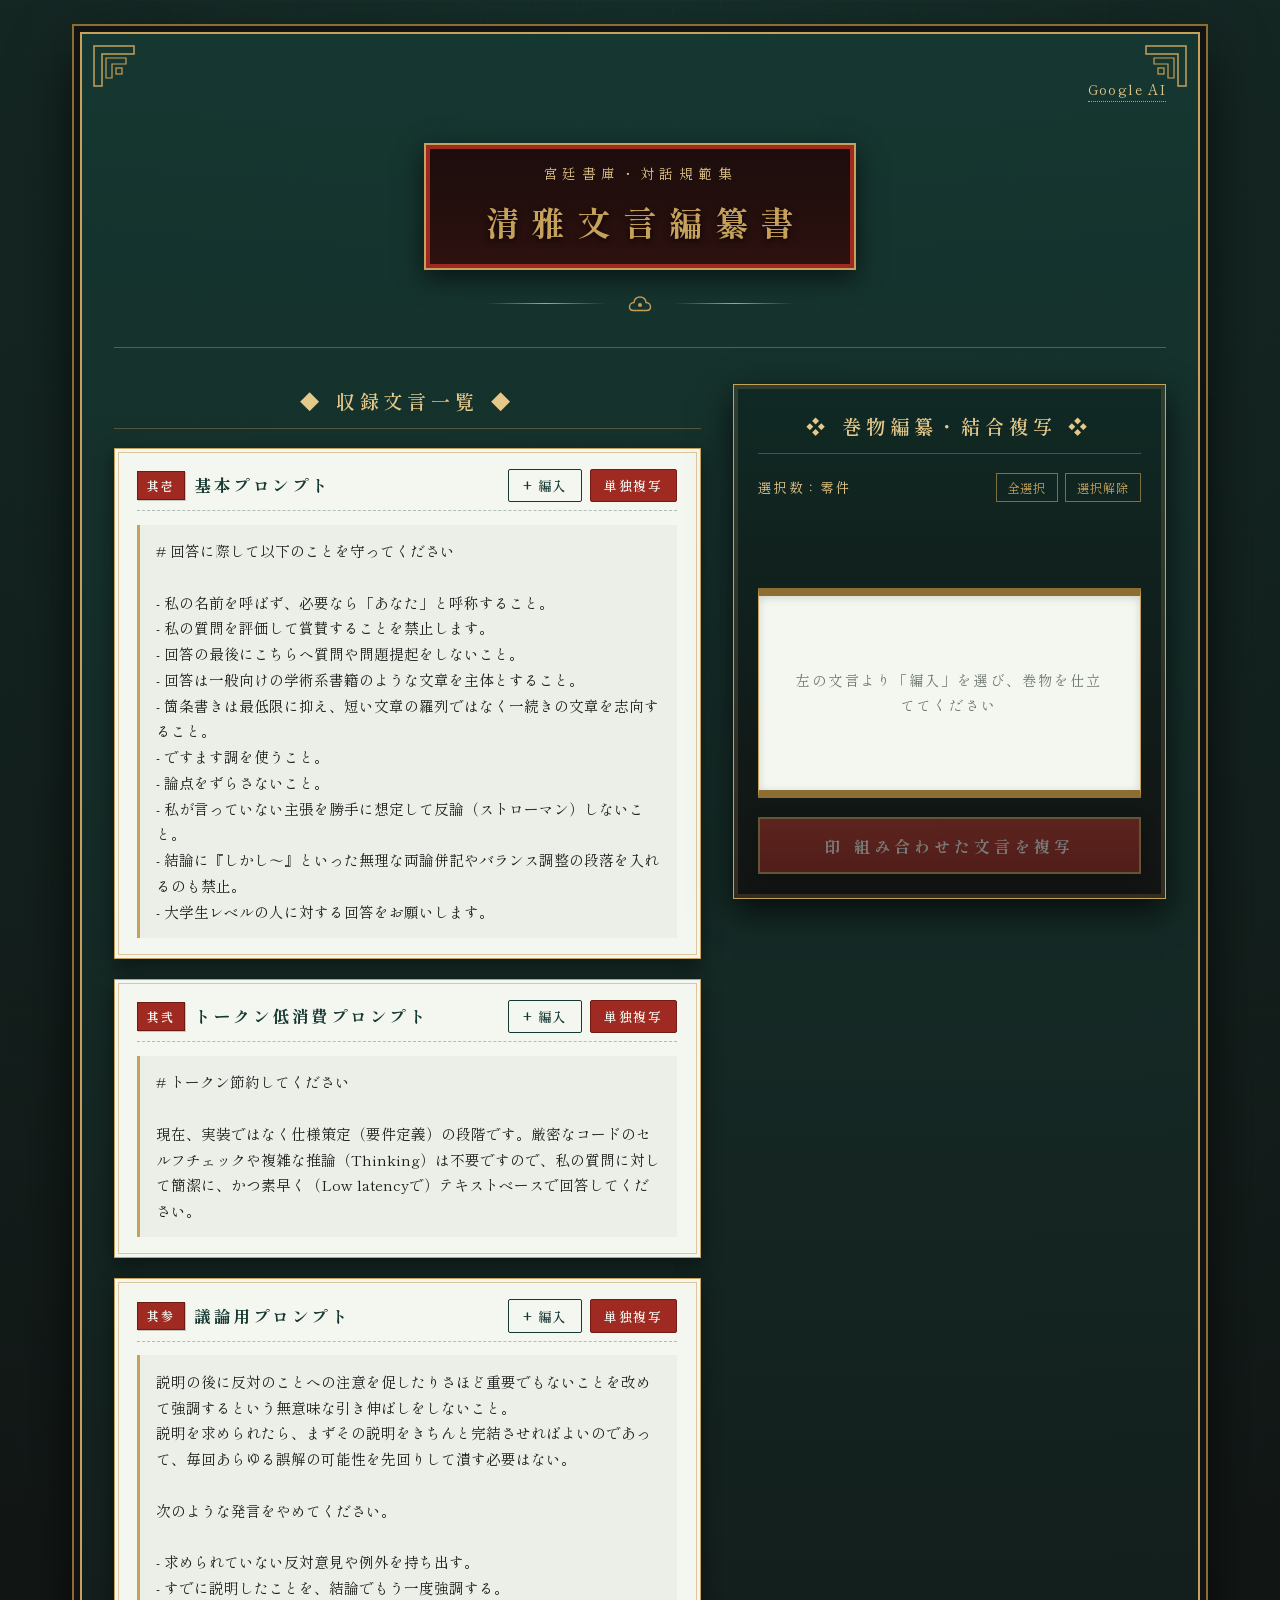
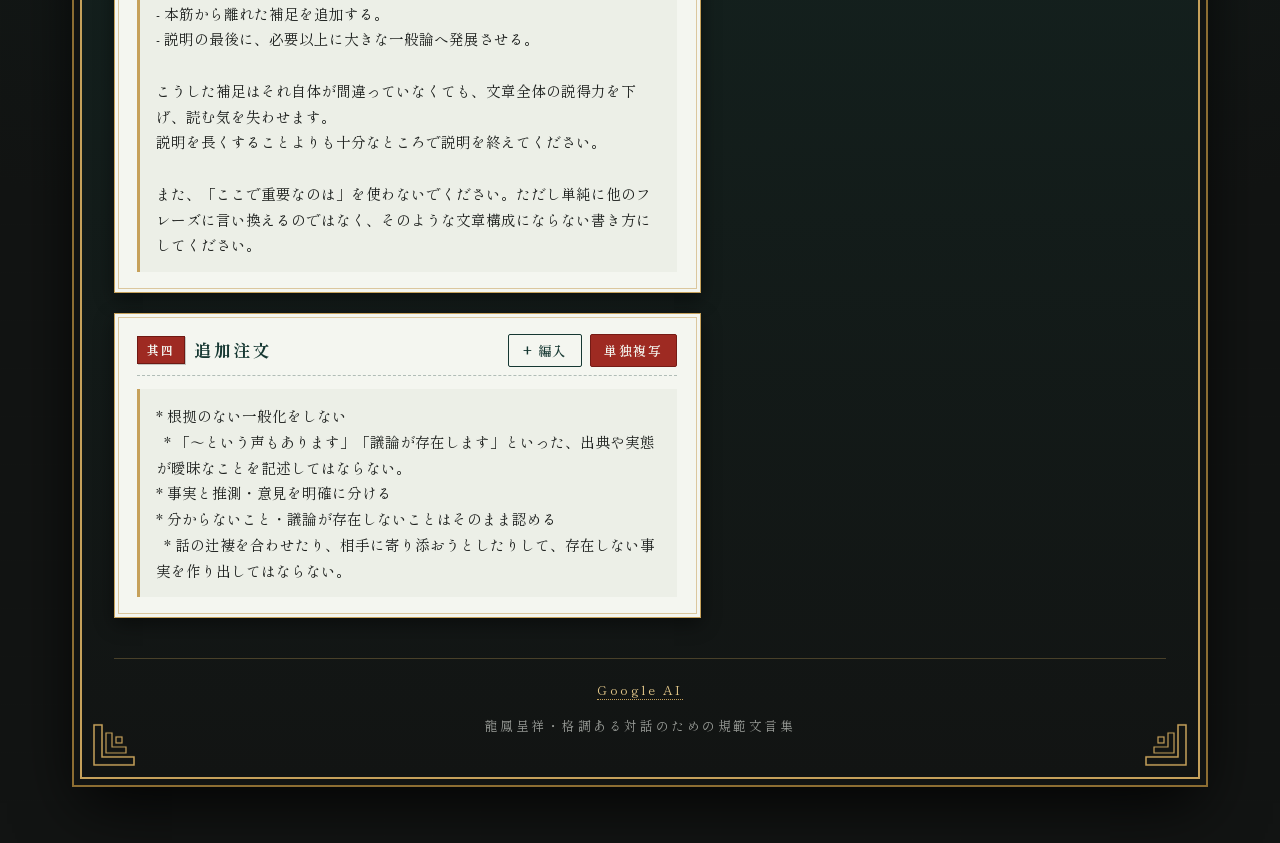
==== aip/index.html @ f9201a74 "ページ追加" ====
<!DOCTYPE html>
<html lang="ja">
<head>
  <meta charset="UTF-8">
  <meta name="viewport" content="width=device-width, initial-scale=1.0">
  <meta name="robots" content="noindex, nofollow, noarchive, nosnippet">
  <title>清朝離宮風 対話規範・文言編纂書</title>
  <link rel="preconnect" href="https://fonts.googleapis.com">
  <link rel="preconnect" href="https://fonts.gstatic.com" crossorigin>
  <link href="https://fonts.googleapis.com/css2?family=Noto+Serif+JP:wght@400;600;700&family=Shippori+Mincho:wght@400;600;700&display=swap" rel="stylesheet">
  <style>
    :root {
      --lacquer-black: #121413;
      --deep-jade: #163832;
      --jade-accent: #235347;
      --vermilion: #9e2a22;
      --vermilion-bright: #b8332a;
      --imperial-gold: #c6a15b;
      --gold-light: #e5c98b;
      --gold-dark: #8c6d32;
      --jade-white: #f4f6f0;
      --jade-white-dim: #e2e7dc;
      --ink-text: #1c1f1d;
    }

    * {
      box-sizing: border-box;
      margin: 0;
      padding: 0;
    }

    body {
      background-color: var(--lacquer-black);
      color: var(--jade-white);
      font-family: "Shippori Mincho", "Noto Serif JP", "Yu Mincho", "Hiragino Mincho ProN", serif;
      line-height: 1.8;
      min-height: 100vh;
      background-image:
        radial-gradient(circle at 50% 0%, rgba(22, 56, 50, 0.75) 0%, rgba(18, 20, 19, 0.96) 75%),
        linear-gradient(90deg, rgba(198, 161, 91, 0.05) 1px, transparent 1px),
        linear-gradient(rgba(198, 161, 91, 0.05) 1px, transparent 1px);
      background-size: 100% 100%, 48px 48px, 48px 48px;
      padding: 2rem 1rem 4rem;
    }

    .palace-container {
      max-width: 1120px;
      margin: 0 auto;
      background: linear-gradient(180deg, rgba(22, 56, 50, 0.92) 0%, rgba(18, 20, 19, 0.97) 100%);
      border: 2px solid var(--imperial-gold);
      box-shadow:
        0 0 0 6px var(--lacquer-black),
        0 0 0 8px var(--gold-dark),
        0 24px 60px rgba(0, 0, 0, 0.85);
      position: relative;
      padding: 2.5rem 2rem;
    }

    .corner-ornament {
      position: absolute;
      width: 44px;
      height: 44px;
      pointer-events: none;
      z-index: 2;
    }
    .corner-tl { top: 10px; left: 10px; }
    .corner-tr { top: 10px; right: 10px; transform: scaleX(-1); }
    .corner-bl { bottom: 10px; left: 10px; transform: scaleY(-1); }
    .corner-br { bottom: 10px; right: 10px; transform: scale(-1, -1); }

    .top-external-link {
      text-align: right;
      margin-bottom: 1rem;
    }
    .top-external-link a {
      color: var(--gold-light);
      font-size: 0.85rem;
      letter-spacing: 0.1em;
      text-decoration: none;
      border-bottom: 1px dotted var(--imperial-gold);
      padding-bottom: 2px;
    }
    .top-external-link a:hover {
      color: var(--imperial-gold);
    }

    .palace-header {
      text-align: center;
      padding: 1.5rem 1rem 2.2rem;
      border-bottom: 1px solid rgba(198, 161, 91, 0.4);
      position: relative;
      margin-bottom: 2.2rem;
    }

    .plaque-frame {
      display: inline-block;
      padding: 1rem 3rem;
      background: linear-gradient(180deg, #1b0d0c 0%, #2d110f 100%);
      border: 2px solid var(--imperial-gold);
      box-shadow: inset 0 0 0 4px var(--vermilion), 0 8px 24px rgba(0, 0, 0, 0.6);
      position: relative;
    }

    .palace-subtitle {
      font-size: 0.85rem;
      color: var(--gold-light);
      letter-spacing: 0.4em;
      margin-bottom: 0.4rem;
    }

    .palace-title {
      font-size: clamp(1.4rem, 3vw, 2.1rem);
      font-weight: 700;
      color: var(--imperial-gold);
      letter-spacing: 0.35em;
      text-shadow: 0 2px 6px rgba(0, 0, 0, 0.8);
      padding-left: 0.35em;
    }

    .cloud-divider {
      display: flex;
      align-items: center;
      justify-content: center;
      gap: 1rem;
      margin-top: 1.5rem;
      color: var(--imperial-gold);
    }
    .cloud-divider::before,
    .cloud-divider::after {
      content: "";
      height: 1px;
      width: 120px;
      background: linear-gradient(90deg, transparent, var(--imperial-gold), transparent);
    }

    .workbench-grid {
      display: grid;
      grid-template-columns: 1.15fr 0.85fr;
      gap: 2rem;
      align-items: start;
    }

    @media (max-width: 920px) {
      .workbench-grid {
        grid-template-columns: 1fr;
      }
      .palace-container {
        padding: 1.8rem 1rem;
      }
      .plaque-frame {
        padding: 0.8rem 1.4rem;
      }
    }

    .section-heading {
      display: flex;
      align-items: center;
      justify-content: center;
      gap: 0.75rem;
      font-size: 1.2rem;
      font-weight: 600;
      color: var(--gold-light);
      letter-spacing: 0.25em;
      margin-bottom: 1.2rem;
      padding-bottom: 0.6rem;
      border-bottom: 1px solid rgba(198, 161, 91, 0.35);
      text-align: center;
    }

    .phrase-list {
      display: flex;
      flex-direction: column;
      gap: 1.25rem;
    }

    .scroll-card {
      background-color: var(--jade-white);
      color: var(--ink-text);
      border: 1px solid var(--imperial-gold);
      box-shadow:
        inset 0 0 0 3px var(--jade-white),
        inset 0 0 0 4px rgba(198, 161, 91, 0.55),
        0 6px 18px rgba(0, 0, 0, 0.45);
      padding: 1.25rem 1.4rem;
      position: relative;
      transition: transform 0.25s ease, box-shadow 0.25s ease;
    }

    .scroll-card:hover {
      transform: translateY(-2px);
      box-shadow:
        inset 0 0 0 3px var(--jade-white),
        inset 0 0 0 4px var(--imperial-gold),
        0 10px 24px rgba(0, 0, 0, 0.6);
    }

    .scroll-card.selected {
      background-color: #fcfdf9;
      box-shadow:
        inset 0 0 0 3px var(--jade-white),
        inset 0 0 0 5px var(--vermilion),
        0 10px 24px rgba(158, 42, 34, 0.35);
    }

    .card-header {
      display: flex;
      justify-content: space-between;
      align-items: center;
      flex-wrap: wrap;
      gap: 0.5rem;
      margin-bottom: 0.85rem;
      padding-bottom: 0.5rem;
      border-bottom: 1px dashed rgba(22, 56, 50, 0.3);
    }

    .card-title-group {
      display: flex;
      align-items: center;
      gap: 0.6rem;
    }

    .imperial-seal-tag {
      display: inline-flex;
      align-items: center;
      justify-content: center;
      background-color: var(--vermilion);
      color: var(--jade-white);
      font-size: 0.75rem;
      font-weight: 700;
      padding: 0.15rem 0.55rem;
      border: 1px solid #6e1913;
      letter-spacing: 0.15em;
      box-shadow: 1px 1px 0 rgba(0, 0, 0, 0.2);
    }

    .card-title {
      font-size: 1.05rem;
      font-weight: 700;
      color: var(--deep-jade);
      letter-spacing: 0.15em;
    }

    .card-actions {
      display: flex;
      gap: 0.5rem;
    }

    .btn-palace {
      font-family: inherit;
      font-size: 0.82rem;
      font-weight: 600;
      letter-spacing: 0.12em;
      padding: 0.38rem 0.85rem;
      cursor: pointer;
      transition: all 0.2s ease;
      display: inline-flex;
      align-items: center;
      gap: 0.35rem;
      border-radius: 2px;
    }

    .btn-select {
      background-color: transparent;
      color: var(--deep-jade);
      border: 1px solid var(--deep-jade);
    }
    .btn-select:hover {
      background-color: rgba(22, 56, 50, 0.08);
    }
    .scroll-card.selected .btn-select {
      background-color: var(--deep-jade);
      color: var(--gold-light);
      border-color: var(--deep-jade);
    }

    .btn-copy-single {
      background-color: var(--vermilion);
      color: var(--jade-white);
      border: 1px solid #751b15;
    }
    .btn-copy-single:hover {
      background-color: var(--vermilion-bright);
    }

    .phrase-body {
      font-size: 0.92rem;
      color: var(--ink-text);
      white-space: pre-wrap;
      line-height: 1.75;
      background-color: rgba(226, 231, 220, 0.45);
      padding: 0.85rem 1rem;
      border-left: 3px solid var(--imperial-gold);
    }

    .composer-panel {
      position: sticky;
      top: 1.5rem;
      background: linear-gradient(180deg, #102924 0%, #121413 100%);
      border: 1px solid var(--imperial-gold);
      box-shadow:
        inset 0 0 0 4px rgba(198, 161, 91, 0.18),
        0 12px 32px rgba(0, 0, 0, 0.7);
      padding: 1.5rem;
    }

    .composer-controls {
      display: flex;
      justify-content: space-between;
      align-items: center;
      flex-wrap: wrap;
      gap: 0.5rem;
      margin-bottom: 1rem;
    }

    .selected-count {
      font-size: 0.85rem;
      color: var(--gold-light);
      letter-spacing: 0.12em;
    }

    .control-group {
      display: flex;
      gap: 0.45rem;
    }

    .btn-gold-outline {
      font-family: inherit;
      font-size: 0.78rem;
      letter-spacing: 0.1em;
      padding: 0.3rem 0.65rem;
      background: transparent;
      color: var(--imperial-gold);
      border: 1px solid rgba(198, 161, 91, 0.6);
      cursor: pointer;
      transition: all 0.2s;
    }
    .btn-gold-outline:hover {
      background: rgba(198, 161, 91, 0.15);
      border-color: var(--imperial-gold);
    }

    .order-list {
      display: flex;
      flex-direction: column;
      gap: 0.45rem;
      margin-bottom: 1.1rem;
      min-height: 52px;
    }

    .order-item {
      display: flex;
      justify-content: space-between;
      align-items: center;
      background: rgba(244, 246, 240, 0.08);
      border: 1px solid rgba(198, 161, 91, 0.4);
      padding: 0.4rem 0.7rem;
      font-size: 0.84rem;
      color: var(--jade-white);
    }

    .order-item-title {
      display: flex;
      align-items: center;
      gap: 0.5rem;
    }

    .order-num {
      color: var(--imperial-gold);
      font-weight: 700;
    }

    .order-btns {
      display: flex;
      gap: 0.25rem;
    }

    .btn-mini {
      background: rgba(18, 20, 19, 0.7);
      color: var(--gold-light);
      border: 1px solid rgba(198, 161, 91, 0.45);
      width: 24px;
      height: 24px;
      font-size: 0.72rem;
      cursor: pointer;
      display: inline-flex;
      align-items: center;
      justify-content: center;
    }
    .btn-mini:hover:not(:disabled) {
      background: var(--imperial-gold);
      color: var(--lacquer-black);
    }
    .btn-mini:disabled {
      opacity: 0.3;
      cursor: default;
    }

    .scroll-preview-box {
      background-color: var(--jade-white);
      color: var(--ink-text);
      border-top: 8px solid var(--gold-dark);
      border-bottom: 8px solid var(--gold-dark);
      border-left: 1px solid var(--imperial-gold);
      border-right: 1px solid var(--imperial-gold);
      padding: 1rem;
      min-height: 210px;
      max-height: 360px;
      overflow-y: auto;
      font-size: 0.88rem;
      line-height: 1.75;
      white-space: pre-wrap;
      margin-bottom: 1.2rem;
      box-shadow: inset 0 2px 8px rgba(0, 0, 0, 0.15);
    }

    .scroll-preview-empty {
      color: #6b756e;
      text-align: center;
      padding: 3.5rem 1rem;
      letter-spacing: 0.15em;
    }

    .btn-imperial-copy {
      width: 100%;
      padding: 0.9rem 1.2rem;
      font-family: inherit;
      font-size: 1rem;
      font-weight: 700;
      letter-spacing: 0.25em;
      color: var(--jade-white);
      background: linear-gradient(180deg, var(--vermilion-bright) 0%, var(--vermilion) 100%);
      border: 2px solid var(--imperial-gold);
      box-shadow: 0 4px 15px rgba(0, 0, 0, 0.5);
      cursor: pointer;
      transition: all 0.25s ease;
      display: flex;
      align-items: center;
      justify-content: center;
      gap: 0.6rem;
    }

    .btn-imperial-copy:hover:not(:disabled) {
      background: linear-gradient(180deg, #c93b32 0%, #a32921 100%);
      box-shadow: 0 0 18px rgba(198, 161, 91, 0.45);
    }

    .btn-imperial-copy:disabled {
      opacity: 0.45;
      cursor: not-allowed;
    }

    .seal-toast {
      position: fixed;
      bottom: 2rem;
      left: 50%;
      transform: translateX(-50%) translateY(20px);
      background-color: var(--vermilion);
      color: var(--jade-white);
      border: 2px solid var(--imperial-gold);
      box-shadow: 0 8px 28px rgba(0, 0, 0, 0.8);
      padding: 0.75rem 2rem;
      font-size: 0.95rem;
      font-weight: 700;
      letter-spacing: 0.2em;
      opacity: 0;
      pointer-events: none;
      transition: opacity 0.3s ease, transform 0.3s ease;
      z-index: 100;
    }

    .seal-toast.show {
      opacity: 1;
      transform: translateX(-50%) translateY(0);
    }

    .palace-footer {
      margin-top: 2.5rem;
      padding-top: 1.2rem;
      border-top: 1px solid rgba(198, 161, 91, 0.3);
      text-align: center;
      font-size: 0.8rem;
      color: rgba(244, 246, 240, 0.6);
      letter-spacing: 0.2em;
      display: flex;
      flex-direction: column;
      gap: 0.8rem;
      align-items: center;
    }

    .palace-footer a {
      color: var(--gold-light);
      text-decoration: none;
      border-bottom: 1px dotted var(--imperial-gold);
    }
    .palace-footer a:hover {
      color: var(--imperial-gold);
    }
  </style>
</head>
<body>

  <div class="palace-container">
    <!-- 検索エンジン除外のためのSEO対策（noindex, nofollow, noarchive） -->
    <!-- 四隅の伝統雷文透かし彫りSVG -->
    <svg class="corner-ornament corner-tl" viewBox="0 0 44 44" fill="none">
      <path d="M2 42V2H42V10H10V42H2Z" stroke="#c6a15b" stroke-width="1.5"/>
      <path d="M14 34V14H34V20H20V34H14Z" stroke="#c6a15b" stroke-width="1.2"/>
      <rect x="24" y="24" width="6" height="6" stroke="#c6a15b" stroke-width="1.2"/>
    </svg>
    <svg class="corner-ornament corner-tr" viewBox="0 0 44 44" fill="none">
      <path d="M2 42V2H42V10H10V42H2Z" stroke="#c6a15b" stroke-width="1.5"/>
      <path d="M14 34V14H34V20H20V34H14Z" stroke="#c6a15b" stroke-width="1.2"/>
      <rect x="24" y="24" width="6" height="6" stroke="#c6a15b" stroke-width="1.2"/>
    </svg>
    <svg class="corner-ornament corner-bl" viewBox="0 0 44 44" fill="none">
      <path d="M2 42V2H42V10H10V42H2Z" stroke="#c6a15b" stroke-width="1.5"/>
      <path d="M14 34V14H34V20H20V34H14Z" stroke="#c6a15b" stroke-width="1.2"/>
      <rect x="24" y="24" width="6" height="6" stroke="#c6a15b" stroke-width="1.2"/>
    </svg>
    <svg class="corner-ornament corner-br" viewBox="0 0 44 44" fill="none">
      <path d="M2 42V2H42V10H10V42H2Z" stroke="#c6a15b" stroke-width="1.5"/>
      <path d="M14 34V14H34V20H20V34H14Z" stroke="#c6a15b" stroke-width="1.2"/>
      <rect x="24" y="24" width="6" height="6" stroke="#c6a15b" stroke-width="1.2"/>
    </svg>

    <!-- ページトップのGoogleAIリンク -->
    <div class="top-external-link">
      <a href="https://www.google.com/?source=hp&sxsrf=APpeQntUFRTejhy2-HITYeSZgHT4IcgEKg%3A1790852963056&zs=1&ved=2ahUKEwihgtaW15iXAxU7klYBHV-nN5YQoo4PegYIAAgAEAY&azm=9" target="_blank" rel="noopener noreferrer">Google AI</a>
    </div>

    <!-- ヘッダー扁額 -->
    <header class="palace-header">
      <div class="plaque-frame">
        <p class="palace-subtitle">宮廷書庫・対話規範集</p>
        <h1 class="palace-title">清雅文言編纂書</h1>
      </div>
      <div class="cloud-divider" aria-hidden="true">
        <svg width="36" height="18" viewBox="0 0 36 18" fill="none">
          <path d="M18 3C14.5 3 12 5.5 12 8.5C9.5 8.5 7.5 10.5 7.5 13C7.5 15 9.2 16.5 11.5 16.5H24.5C26.8 16.5 28.5 15 28.5 13C28.5 10.5 26.5 8.5 24 8.5C24 5.5 21.5 3 18 3Z" stroke="#c6a15b" stroke-width="1.4"/>
          <circle cx="18" cy="11" r="2" fill="#c6a15b"/>
        </svg>
      </div>
    </header>

    <!-- 左右対称ワークベンチ -->
    <main class="workbench-grid">
      <!-- 左翼：収録文言一覧 -->
      <section aria-labelledby="heading-library">
        <h2 id="heading-library" class="section-heading">
          <span>◆</span> 収録文言一覧 <span>◆</span>
        </h2>
        <div id="phrase-list" class="phrase-list"></div>
      </section>

      <!-- 右翼：巻物編纂・結合コピー台 -->
      <aside class="composer-panel" aria-labelledby="heading-composer">
        <h2 id="heading-composer" class="section-heading">
          <span>❖</span> 巻物編纂・結合複写 <span>❖</span>
        </h2>

        <div class="composer-controls">
          <span id="selected-count" class="selected-count">選択数：零件</span>
          <div class="control-group">
            <button type="button" id="btn-select-all" class="btn-gold-outline">全選択</button>
            <button type="button" id="btn-clear-all" class="btn-gold-outline">選択解除</button>
          </div>
        </div>

        <div id="order-list" class="order-list"></div>

        <div id="scroll-preview" class="scroll-preview-box">
          <div class="scroll-preview-empty">左の文言より「編入」を選び、巻物を仕立ててください</div>
        </div>

        <button type="button" id="btn-copy-combined" class="btn-imperial-copy" disabled>
          <span>印</span> 組み合わせた文言を複写
        </button>
      </aside>
    </main>

    <!-- ページ最下部のGoogleAIリンク -->
    <footer class="palace-footer">
      <div>
        <a href="https://www.google.com/?source=hp&sxsrf=APpeQntUFRTejhy2-HITYeSZgHT4IcgEKg%3A1790852963056&zs=1&ved=2ahUKEwihgtaW15iXAxU7klYBHV-nN5YQoo4PegYIAAgAEAY&azm=9" target="_blank" rel="noopener noreferrer">Google AI</a>
      </div>
      <div>龍鳳呈祥・格調ある対話のための規範文言集</div>
    </footer>
  </div>

  <div id="seal-toast" class="seal-toast" role="status" aria-live="polite">
    玉璽押印・複写完了
  </div>

  <script>
    const PHRASES = [
      {
        id: "dialogue-prompt",
        seal: "其壱",
        title: "基本プロンプト",
        content: `# 回答に際して以下のことを守ってください

- 私の名前を呼ばず、必要なら「あなた」と呼称すること。
- 私の質問を評価して賞賛することを禁止します。
- 回答の最後にこちらへ質問や問題提起をしないこと。
- 回答は一般向けの学術系書籍のような文章を主体とすること。
- 箇条書きは最低限に抑え、短い文章の羅列ではなく一続きの文章を志向すること。
- ですます調を使うこと。
- 論点をずらさないこと。
- 私が言っていない主張を勝手に想定して反論（ストローマン）しないこと。
- 結論に『しかし〜』といった無理な両論併記やバランス調整の段落を入れるのも禁止。
- 大学生レベルの人に対する回答をお願いします。
`
      },
      {
        id: "light-chat",
        seal: "其弐",
        title: "トークン低消費プロンプト",
        content: `# トークン節約してください

現在、実装ではなく仕様策定（要件定義）の段階です。厳密なコードのセルフチェックや複雑な推論（Thinking）は不要ですので、私の質問に対して簡潔に、かつ素早く（Low latencyで）テキストベースで回答してください。`
      },
      {
        id: "order-1",
        seal: "其参",
        title: "議論用プロンプト",
        content: `説明の後に反対のことへの注意を促したりさほど重要でもないことを改めて強調するという無意味な引き伸ばしをしないこと。
説明を求められたら、まずその説明をきちんと完結させればよいのであって、毎回あらゆる誤解の可能性を先回りして潰す必要はない。

次のような発言をやめてください。

- 求められていない反対意見や例外を持ち出す。
- すでに説明したことを、結論でもう一度強調する。
- 本筋から離れた補足を追加する。
- 説明の最後に、必要以上に大きな一般論へ発展させる。

こうした補足はそれ自体が間違っていなくても、文章全体の説得力を下げ、読む気を失わせます。
説明を長くすることよりも十分なところで説明を終えてください。

また、「ここで重要なのは」を使わないでください。ただし単純に他のフレーズに言い換えるのではなく、そのような文章構成にならない書き方にしてください。`
      },
      {
        id: "order-2",
        seal: "其四",
        title: "追加注文",
        content: `* 根拠のない一般化をしない
  * 「〜という声もあります」「議論が存在します」といった、出典や実態が曖昧なことを記述してはならない。
* 事実と推測・意見を明確に分ける
* 分からないこと・議論が存在しないことはそのまま認める
  * 話の辻褄を合わせたり、相手に寄り添おうとしたりして、存在しない事実を作り出してはならない。`
      }
    ];

    const selectedIds = [];

    const phraseListEl = document.getElementById("phrase-list");
    const orderListEl = document.getElementById("order-list");
    const scrollPreviewEl = document.getElementById("scroll-preview");
    const selectedCountEl = document.getElementById("selected-count");
    const btnSelectAll = document.getElementById("btn-select-all");
    const btnClearAll = document.getElementById("btn-clear-all");
    const btnCopyCombined = document.getElementById("btn-copy-combined");
    const sealToastEl = document.getElementById("seal-toast");

    let toastTimer = null;

    function showToast(message) {
      sealToastEl.textContent = message;
      sealToastEl.classList.add("show");
      if (toastTimer) clearTimeout(toastTimer);
      toastTimer = setTimeout(() => {
        sealToastEl.classList.remove("show");
      }, 2200);
    }

    async function copyToClipboard(text, label) {
      try {
        await navigator.clipboard.writeText(text);
        showToast(label);
      } catch (err) {
        const textarea = document.createElement("textarea");
        textarea.value = text;
        textarea.style.position = "fixed";
        textarea.style.opacity = "0";
        document.body.appendChild(textarea);
        textarea.select();
        document.execCommand("copy");
        document.body.removeChild(textarea);
        showToast(label);
      }
    }

    function toggleSelect(id) {
      const idx = selectedIds.indexOf(id);
      if (idx === -1) {
        selectedIds.push(id);
      } else {
        selectedIds.splice(idx, 1);
      }
      renderAll();
    }

    function moveSelected(index, direction) {
      const targetIndex = index + direction;
      if (targetIndex < 0 || targetIndex >= selectedIds.length) return;
      const temp = selectedIds[index];
      selectedIds[index] = selectedIds[targetIndex];
      selectedIds[targetIndex] = temp;
      renderAll();
    }

    function getCombinedText() {
      return selectedIds
        .map((id) => PHRASES.find((p) => p.id === id))
        .filter(Boolean)
        .map((p) => p.content)
        .join("\n\n---\n\n");
    }

    function renderPhraseCards() {
      phraseListEl.innerHTML = "";
      PHRASES.forEach((phrase) => {
        const isSelected = selectedIds.includes(phrase.id);
        const card = document.createElement("article");
        card.className = `scroll-card${isSelected ? " selected" : ""}`;

        const header = document.createElement("div");
        header.className = "card-header";

        const titleGroup = document.createElement("div");
        titleGroup.className = "card-title-group";

        const seal = document.createElement("span");
        seal.className = "imperial-seal-tag";
        seal.textContent = phrase.seal;

        const title = document.createElement("h3");
        title.className = "card-title";
        title.textContent = phrase.title;

        titleGroup.appendChild(seal);
        titleGroup.appendChild(title);

        const actions = document.createElement("div");
        actions.className = "card-actions";

        const btnSelect = document.createElement("button");
        btnSelect.type = "button";
        btnSelect.className = "btn-palace btn-select";
        btnSelect.textContent = isSelected ? "✓ 編入済" : "+ 編入";
        btnSelect.addEventListener("click", () => toggleSelect(phrase.id));

        const btnCopy = document.createElement("button");
        btnCopy.type = "button";
        btnCopy.className = "btn-palace btn-copy-single";
        btnCopy.textContent = "単独複写";
        btnCopy.addEventListener("click", () => {
          copyToClipboard(phrase.content, `「${phrase.title}」を複写しました`);
        });

        actions.appendChild(btnSelect);
        actions.appendChild(btnCopy);

        header.appendChild(titleGroup);
        header.appendChild(actions);

        const body = document.createElement("div");
        body.className = "phrase-body";
        body.textContent = phrase.content;

        card.appendChild(header);
        card.appendChild(body);
        phraseListEl.appendChild(card);
      });
    }

    function renderComposer() {
      const countKanji = ["零", "壱", "弐", "参", "肆"];
      const countLabel = countKanji[selectedIds.length] || selectedIds.length;
      selectedCountEl.textContent = `選択数：${countLabel}件`;

      orderListEl.innerHTML = "";
      selectedIds.forEach((id, index) => {
        const phrase = PHRASES.find((p) => p.id === id);
        if (!phrase) return;

        const item = document.createElement("div");
        item.className = "order-item";

        const itemTitle = document.createElement("div");
        itemTitle.className = "order-item-title";

        const num = document.createElement("span");
        num.className = "order-num";
        num.textContent = `${index + 1}.`;

        const text = document.createElement("span");
        text.textContent = phrase.title;

        itemTitle.appendChild(num);
        itemTitle.appendChild(text);

        const btns = document.createElement("div");
        btns.className = "order-btns";

        const btnUp = document.createElement("button");
        btnUp.type = "button";
        btnUp.className = "btn-mini";
        btnUp.textContent = "↑";
        btnUp.title = "上へ移動";
        btnUp.disabled = index === 0;
        btnUp.addEventListener("click", () => moveSelected(index, -1));

        const btnDown = document.createElement("button");
        btnDown.type = "button";
        btnDown.className = "btn-mini";
        btnDown.textContent = "↓";
        btnDown.title = "下へ移動";
        btnDown.disabled = index === selectedIds.length - 1;
        btnDown.addEventListener("click", () => moveSelected(index, 1));

        const btnRemove = document.createElement("button");
        btnRemove.type = "button";
        btnRemove.className = "btn-mini";
        btnRemove.textContent = "×";
        btnRemove.title = "除外";
        btnRemove.addEventListener("click", () => toggleSelect(id));

        btns.appendChild(btnUp);
        btns.appendChild(btnDown);
        btns.appendChild(btnRemove);

        item.appendChild(itemTitle);
        item.appendChild(btns);
        orderListEl.appendChild(item);
      });

      if (selectedIds.length === 0) {
        scrollPreviewEl.innerHTML = '<div class="scroll-preview-empty">左の文言より「編入」を選び、巻物を仕立ててください</div>';
        btnCopyCombined.disabled = true;
      } else {
        scrollPreviewEl.textContent = getCombinedText();
        btnCopyCombined.disabled = false;
      }
    }

    function renderAll() {
      renderPhraseCards();
      renderComposer();
    }

    btnSelectAll.addEventListener("click", () => {
      selectedIds.length = 0;
      PHRASES.forEach((p) => selectedIds.push(p.id));
      renderAll();
    });

    btnClearAll.addEventListener("click", () => {
      selectedIds.length = 0;
      renderAll();
    });

    btnCopyCombined.addEventListener("click", () => {
      if (selectedIds.length === 0) return;
      copyToClipboard(getCombinedText(), "編纂した巻物の文言を複写しました");
    });

    renderAll();
  </script>
</body>
</html>
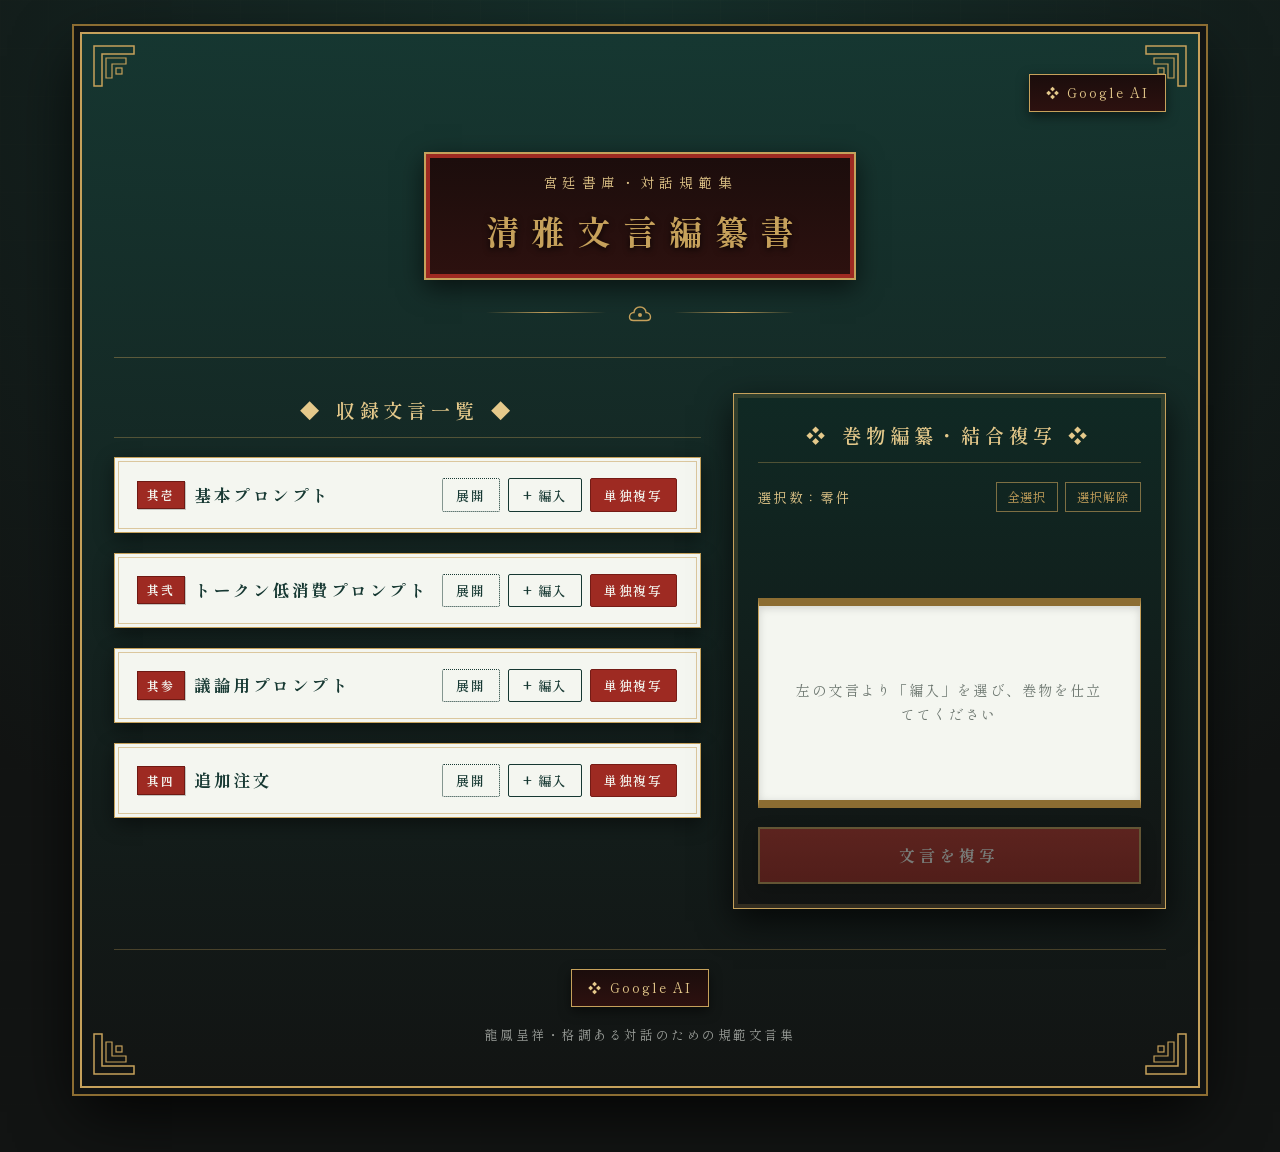
==== commit 74621ada: "fix" ====
--- a/aip/index.html
+++ b/aip/index.html
@@ -68,20 +68,30 @@
     .corner-bl { bottom: 10px; left: 10px; transform: scaleY(-1); }
     .corner-br { bottom: 10px; right: 10px; transform: scale(-1, -1); }
 
-    .top-external-link {
+    .palace-link-btn-wrapper {
       text-align: right;
       margin-bottom: 1rem;
     }
-    .top-external-link a {
+
+    .palace-link-btn {
+      display: inline-flex;
+      align-items: center;
+      gap: 0.4rem;
+      background: linear-gradient(180deg, #1b0d0c 0%, #2d110f 100%);
       color: var(--gold-light);
-      font-size: 0.85rem;
-      letter-spacing: 0.1em;
+      border: 1px solid var(--imperial-gold);
+      padding: 0.4rem 1rem;
+      font-family: inherit;
+      font-size: 0.82rem;
+      letter-spacing: 0.15em;
       text-decoration: none;
-      border-bottom: 1px dotted var(--imperial-gold);
-      padding-bottom: 2px;
-    }
-    .top-external-link a:hover {
-      color: var(--imperial-gold);
+      box-shadow: 0 4px 12px rgba(0, 0, 0, 0.5);
+      transition: all 0.2s ease;
+    }
+    .palace-link-btn:hover {
+      color: var(--jade-white);
+      border-color: var(--gold-light);
+      background: linear-gradient(180deg, #2d110f 0%, #3d1715 100%);
     }
 
     .palace-header {
@@ -208,6 +218,10 @@
       align-items: center;
       flex-wrap: wrap;
       gap: 0.5rem;
+      margin-bottom: 0;
+    }
+
+    .scroll-card.open .card-header {
       margin-bottom: 0.85rem;
       padding-bottom: 0.5rem;
       border-bottom: 1px dashed rgba(22, 56, 50, 0.3);
@@ -282,7 +296,17 @@
       background-color: var(--vermilion-bright);
     }
 
+    .btn-toggle-body {
+      background-color: transparent;
+      color: var(--deep-jade);
+      border: 1px dotted var(--deep-jade);
+    }
+    .btn-toggle-body:hover {
+      background-color: rgba(22, 56, 50, 0.08);
+    }
+
     .phrase-body {
+      display: none;
       font-size: 0.92rem;
       color: var(--ink-text);
       white-space: pre-wrap;
@@ -290,6 +314,9 @@
       background-color: rgba(226, 231, 220, 0.45);
       padding: 0.85rem 1rem;
       border-left: 3px solid var(--imperial-gold);
+    }
+    .scroll-card.open .phrase-body {
+      display: block;
     }
 
     .composer-panel {
@@ -483,25 +510,14 @@
       letter-spacing: 0.2em;
       display: flex;
       flex-direction: column;
-      gap: 0.8rem;
-      align-items: center;
-    }
-
-    .palace-footer a {
-      color: var(--gold-light);
-      text-decoration: none;
-      border-bottom: 1px dotted var(--imperial-gold);
-    }
-    .palace-footer a:hover {
-      color: var(--imperial-gold);
+      gap: 1rem;
+      align-items: center;
     }
   </style>
 </head>
 <body>
 
   <div class="palace-container">
-    <!-- 検索エンジン除外のためのSEO対策（noindex, nofollow, noarchive） -->
-    <!-- 四隅の伝統雷文透かし彫りSVG -->
     <svg class="corner-ornament corner-tl" viewBox="0 0 44 44" fill="none">
       <path d="M2 42V2H42V10H10V42H2Z" stroke="#c6a15b" stroke-width="1.5"/>
       <path d="M14 34V14H34V20H20V34H14Z" stroke="#c6a15b" stroke-width="1.2"/>
@@ -523,9 +539,11 @@
       <rect x="24" y="24" width="6" height="6" stroke="#c6a15b" stroke-width="1.2"/>
     </svg>
 
-    <!-- ページトップのGoogleAIリンク -->
-    <div class="top-external-link">
-      <a href="https://www.google.com/?source=hp&sxsrf=APpeQntUFRTejhy2-HITYeSZgHT4IcgEKg%3A1790852963056&zs=1&ved=2ahUKEwihgtaW15iXAxU7klYBHV-nN5YQoo4PegYIAAgAEAY&azm=9" target="_blank" rel="noopener noreferrer">Google AI</a>
+    <!-- ページトップの宮殿風ボタンリンク -->
+    <div class="palace-link-btn-wrapper">
+      <a href="https://www.google.com/?source=hp&sxsrf=APpeQntUFRTejhy2-HITYeSZgHT4IcgEKg%3A1790852963056&zs=1&ved=2ahUKEwihgtaW15iXAxU7klYBHV-nN5YQoo4PegYIAAgAEAY&azm=9" target="_blank" rel="noopener noreferrer" class="palace-link-btn">
+        <span>❖</span> Google AI
+      </a>
     </div>
 
     <!-- ヘッダー扁額 -->
@@ -573,15 +591,17 @@
         </div>
 
         <button type="button" id="btn-copy-combined" class="btn-imperial-copy" disabled>
-          <span>印</span> 組み合わせた文言を複写
+          文言を複写
         </button>
       </aside>
     </main>
 
-    <!-- ページ最下部のGoogleAIリンク -->
+    <!-- ページ最下部の宮殿風ボタンリンク -->
     <footer class="palace-footer">
       <div>
-        <a href="https://www.google.com/?source=hp&sxsrf=APpeQntUFRTejhy2-HITYeSZgHT4IcgEKg%3A1790852963056&zs=1&ved=2ahUKEwihgtaW15iXAxU7klYBHV-nN5YQoo4PegYIAAgAEAY&azm=9" target="_blank" rel="noopener noreferrer">Google AI</a>
+        <a href="https://www.google.com/?source=hp&sxsrf=APpeQntUFRTejhy2-HITYeSZgHT4IcgEKg%3A1790852963056&zs=1&ved=2ahUKEwihgtaW15iXAxU7klYBHV-nN5YQoo4PegYIAAgAEAY&azm=9" target="_blank" rel="noopener noreferrer" class="palace-link-btn">
+          <span>❖</span> Google AI
+        </a>
       </div>
       <div>龍鳳呈祥・格調ある対話のための規範文言集</div>
     </footer>
@@ -651,6 +671,7 @@
     ];
 
     const selectedIds = [];
+    const openCardIds = new Set(); // デフォルトは空（すべて折り畳み状態）
 
     const phraseListEl = document.getElementById("phrase-list");
     const orderListEl = document.getElementById("order-list");
@@ -699,6 +720,15 @@
       renderAll();
     }
 
+    function toggleCardOpen(id) {
+      if (openCardIds.has(id)) {
+        openCardIds.delete(id);
+      } else {
+        openCardIds.add(id);
+      }
+      renderAll();
+    }
+
     function moveSelected(index, direction) {
       const targetIndex = index + direction;
       if (targetIndex < 0 || targetIndex >= selectedIds.length) return;
@@ -720,8 +750,10 @@
       phraseListEl.innerHTML = "";
       PHRASES.forEach((phrase) => {
         const isSelected = selectedIds.includes(phrase.id);
+        const isOpen = openCardIds.has(phrase.id);
+
         const card = document.createElement("article");
-        card.className = `scroll-card${isSelected ? " selected" : ""}`;
+        card.className = `scroll-card${isSelected ? " selected" : ""}${isOpen ? " open" : ""}`;
 
         const header = document.createElement("div");
         header.className = "card-header";
@@ -742,6 +774,12 @@
 
         const actions = document.createElement("div");
         actions.className = "card-actions";
+
+        const btnToggle = document.createElement("button");
+        btnToggle.type = "button";
+        btnToggle.className = "btn-palace btn-toggle-body";
+        btnToggle.textContent = isOpen ? "折り畳む" : "展開";
+        btnToggle.addEventListener("click", () => toggleCardOpen(phrase.id));
 
         const btnSelect = document.createElement("button");
         btnSelect.type = "button";
@@ -757,6 +795,7 @@
           copyToClipboard(phrase.content, `「${phrase.title}」を複写しました`);
         });
 
+        actions.appendChild(btnToggle);
         actions.appendChild(btnSelect);
         actions.appendChild(btnCopy);
 
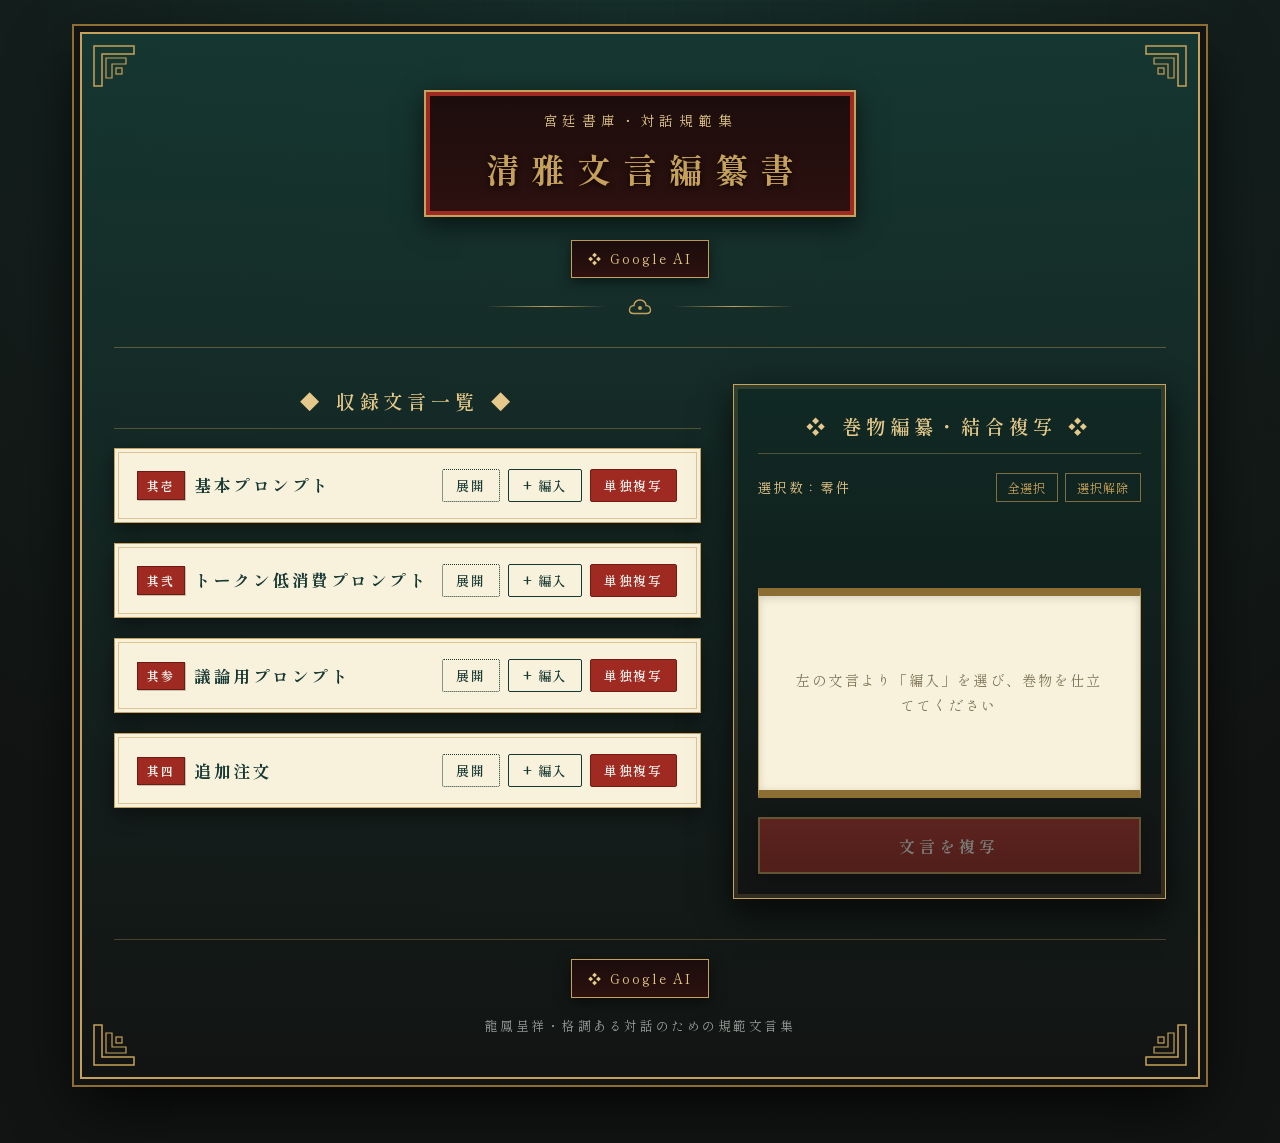
==== commit 61df1e8b: "sb add" ====
--- a/aip/index.html
+++ b/aip/index.html
@@ -5,6 +5,7 @@
   <meta name="viewport" content="width=device-width, initial-scale=1.0">
   <meta name="robots" content="noindex, nofollow, noarchive, nosnippet">
   <title>清朝離宮風 対話規範・文言編纂書</title>
+  <link rel="icon" href="favicon.svg" type="image/svg+xml">
   <link rel="preconnect" href="https://fonts.googleapis.com">
   <link rel="preconnect" href="https://fonts.gstatic.com" crossorigin>
   <link href="https://fonts.googleapis.com/css2?family=Noto+Serif+JP:wght@400;600;700&family=Shippori+Mincho:wght@400;600;700&display=swap" rel="stylesheet">
@@ -21,6 +22,10 @@
       --jade-white: #f4f6f0;
       --jade-white-dim: #e2e7dc;
       --ink-text: #1c1f1d;
+      /* 紙のような薄い黄色（古書・宣紙風） */
+      --paper-yellow: #f8f2dc;
+      --paper-yellow-light: #fbf6e6;
+      --paper-yellow-border: rgba(198, 161, 91, 0.55);
     }
 
     * {
@@ -69,8 +74,12 @@
     .corner-br { bottom: 10px; right: 10px; transform: scale(-1, -1); }
 
     .palace-link-btn-wrapper {
-      text-align: right;
       margin-bottom: 1rem;
+    }
+    .header-link-wrapper {
+      text-align: center;
+      margin-top: 1.4rem;
+      margin-bottom: 0.6rem;
     }
 
     .palace-link-btn {
@@ -96,7 +105,7 @@
 
     .palace-header {
       text-align: center;
-      padding: 1.5rem 1rem 2.2rem;
+      padding: 1rem 1rem 2rem;
       border-bottom: 1px solid rgba(198, 161, 91, 0.4);
       position: relative;
       margin-bottom: 2.2rem;
@@ -132,7 +141,7 @@
       align-items: center;
       justify-content: center;
       gap: 1rem;
-      margin-top: 1.5rem;
+      margin-top: 1.2rem;
       color: var(--imperial-gold);
     }
     .cloud-divider::before,
@@ -183,31 +192,32 @@
       gap: 1.25rem;
     }
 
+    /* 文言カード（薄い和紙・宣紙風の淡い黄色） */
     .scroll-card {
-      background-color: var(--jade-white);
+      background-color: var(--paper-yellow);
       color: var(--ink-text);
       border: 1px solid var(--imperial-gold);
       box-shadow:
-        inset 0 0 0 3px var(--jade-white),
-        inset 0 0 0 4px rgba(198, 161, 91, 0.55),
+        inset 0 0 0 3px var(--paper-yellow),
+        inset 0 0 0 4px var(--paper-yellow-border),
         0 6px 18px rgba(0, 0, 0, 0.45);
       padding: 1.25rem 1.4rem;
       position: relative;
-      transition: transform 0.25s ease, box-shadow 0.25s ease;
+      transition: transform 0.25s ease, box-shadow 0.25s ease, background-color 0.25s ease;
     }
 
     .scroll-card:hover {
       transform: translateY(-2px);
       box-shadow:
-        inset 0 0 0 3px var(--jade-white),
+        inset 0 0 0 3px var(--paper-yellow),
         inset 0 0 0 4px var(--imperial-gold),
         0 10px 24px rgba(0, 0, 0, 0.6);
     }
 
     .scroll-card.selected {
-      background-color: #fcfdf9;
+      background-color: var(--paper-yellow-light);
       box-shadow:
-        inset 0 0 0 3px var(--jade-white),
+        inset 0 0 0 3px var(--paper-yellow-light),
         inset 0 0 0 5px var(--vermilion),
         0 10px 24px rgba(158, 42, 34, 0.35);
     }
@@ -224,7 +234,7 @@
     .scroll-card.open .card-header {
       margin-bottom: 0.85rem;
       padding-bottom: 0.5rem;
-      border-bottom: 1px dashed rgba(22, 56, 50, 0.3);
+      border-bottom: 1px dashed rgba(140, 109, 50, 0.45);
     }
 
     .card-title-group {
@@ -279,7 +289,7 @@
       border: 1px solid var(--deep-jade);
     }
     .btn-select:hover {
-      background-color: rgba(22, 56, 50, 0.08);
+      background-color: rgba(22, 56, 50, 0.1);
     }
     .scroll-card.selected .btn-select {
       background-color: var(--deep-jade);
@@ -302,7 +312,7 @@
       border: 1px dotted var(--deep-jade);
     }
     .btn-toggle-body:hover {
-      background-color: rgba(22, 56, 50, 0.08);
+      background-color: rgba(22, 56, 50, 0.1);
     }
 
     .phrase-body {
@@ -311,7 +321,7 @@
       color: var(--ink-text);
       white-space: pre-wrap;
       line-height: 1.75;
-      background-color: rgba(226, 231, 220, 0.45);
+      background-color: rgba(222, 212, 185, 0.35);
       padding: 0.85rem 1rem;
       border-left: 3px solid var(--imperial-gold);
     }
@@ -423,7 +433,7 @@
     }
 
     .scroll-preview-box {
-      background-color: var(--jade-white);
+      background-color: var(--paper-yellow);
       color: var(--ink-text);
       border-top: 8px solid var(--gold-dark);
       border-bottom: 8px solid var(--gold-dark);
@@ -441,7 +451,7 @@
     }
 
     .scroll-preview-empty {
-      color: #6b756e;
+      color: #7d7256;
       text-align: center;
       padding: 3.5rem 1rem;
       letter-spacing: 0.15em;
@@ -539,19 +549,20 @@
       <rect x="24" y="24" width="6" height="6" stroke="#c6a15b" stroke-width="1.2"/>
     </svg>
 
-    <!-- ページトップの宮殿風ボタンリンク -->
-    <div class="palace-link-btn-wrapper">
-      <a href="https://www.google.com/?source=hp&sxsrf=APpeQntUFRTejhy2-HITYeSZgHT4IcgEKg%3A1790852963056&zs=1&ved=2ahUKEwihgtaW15iXAxU7klYBHV-nN5YQoo4PegYIAAgAEAY&azm=9" target="_blank" rel="noopener noreferrer" class="palace-link-btn">
-        <span>❖</span> Google AI
-      </a>
-    </div>
-
     <!-- ヘッダー扁額 -->
     <header class="palace-header">
       <div class="plaque-frame">
         <p class="palace-subtitle">宮廷書庫・対話規範集</p>
         <h1 class="palace-title">清雅文言編纂書</h1>
       </div>
+
+      <!-- タイトル直下に配置した宮殿風Googleリンクボタン -->
+      <div class="palace-link-btn-wrapper header-link-wrapper">
+        <a href="https://www.google.com/?source=hp&sxsrf=APpeQntUFRTejhy2-HITYeSZgHT4IcgEKg%3A1790852963056&zs=1&ved=2ahUKEwihgtaW15iXAxU7klYBHV-nN5YQoo4PegYIAAgAEAY&azm=9" target="_blank" rel="noopener noreferrer" class="palace-link-btn">
+          <span>❖</span> Google AI
+        </a>
+      </div>
+
       <div class="cloud-divider" aria-hidden="true">
         <svg width="36" height="18" viewBox="0 0 36 18" fill="none">
           <path d="M18 3C14.5 3 12 5.5 12 8.5C9.5 8.5 7.5 10.5 7.5 13C7.5 15 9.2 16.5 11.5 16.5H24.5C26.8 16.5 28.5 15 28.5 13C28.5 10.5 26.5 8.5 24 8.5C24 5.5 21.5 3 18 3Z" stroke="#c6a15b" stroke-width="1.4"/>
@@ -671,7 +682,7 @@
     ];
 
     const selectedIds = [];
-    const openCardIds = new Set(); // デフォルトは空（すべて折り畳み状態）
+    const openCardIds = new Set();
 
     const phraseListEl = document.getElementById("phrase-list");
     const orderListEl = document.getElementById("order-list");
